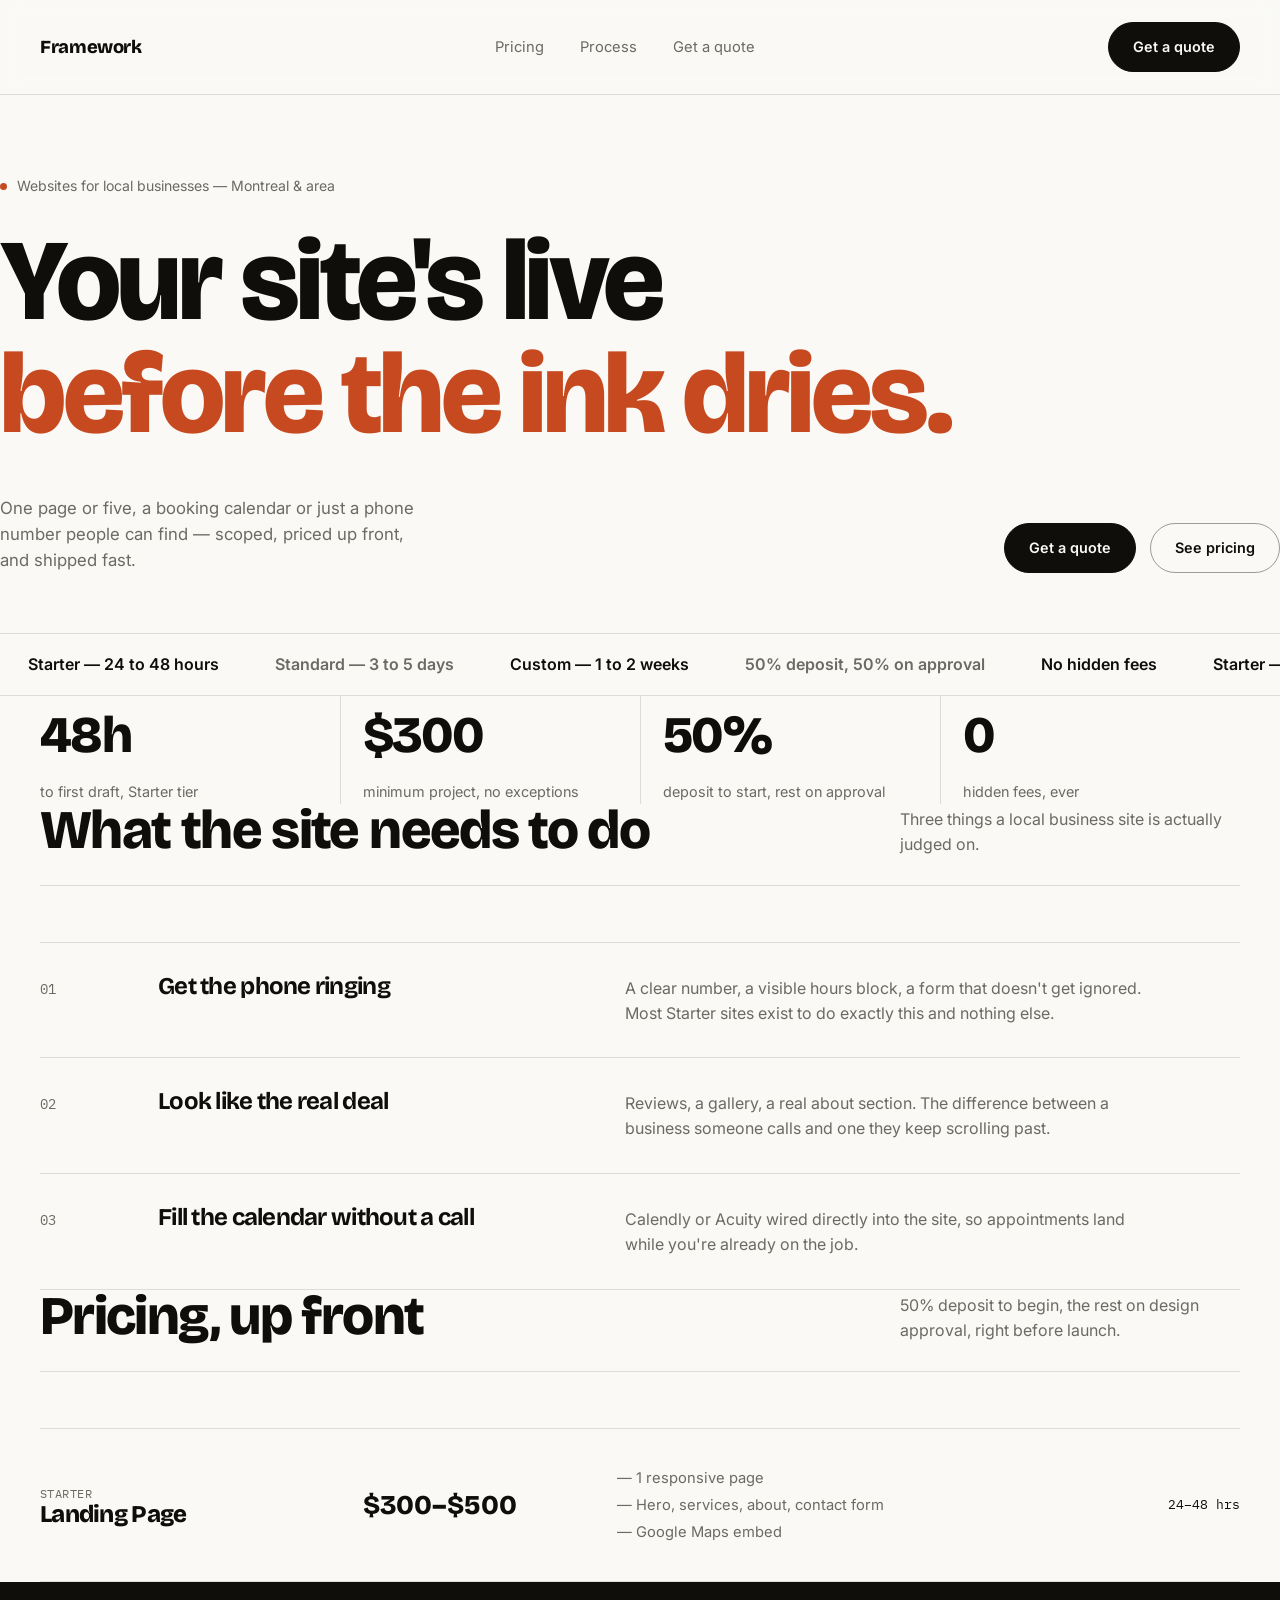
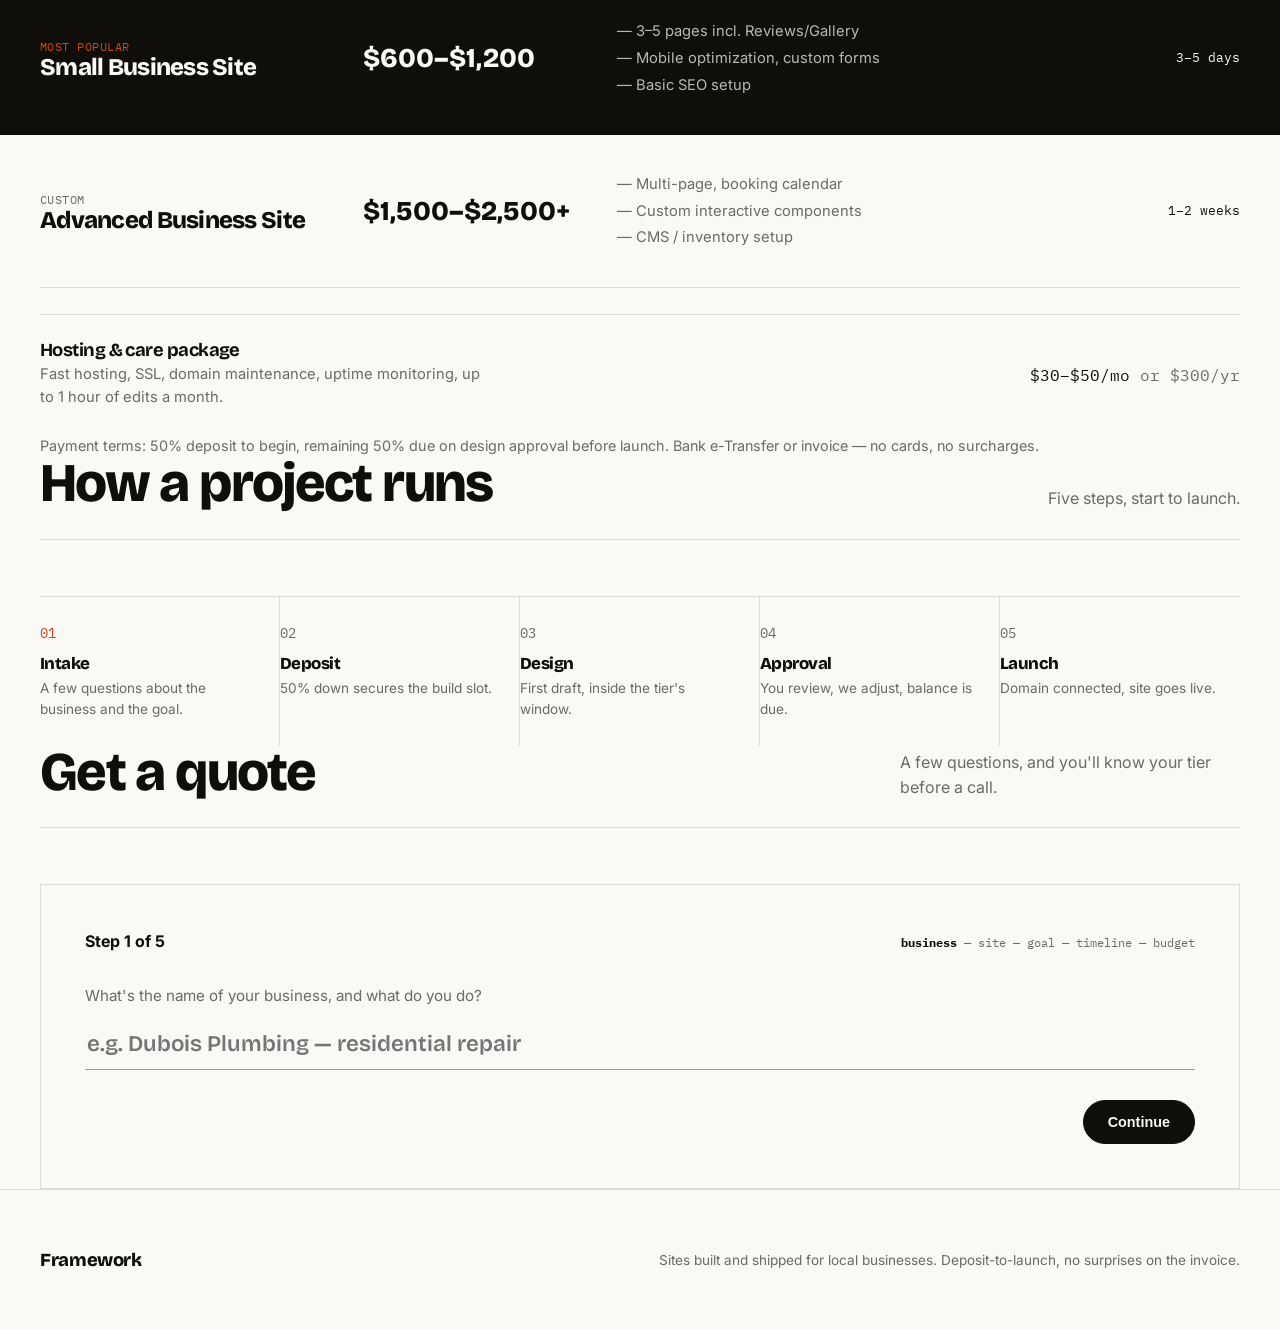
==== index.html @ 42f6dcee "first commit" ====
<!DOCTYPE html>
<html lang="en">
<head>
<meta charset="UTF-8">
<meta name="viewport" content="width=device-width, initial-scale=1, viewport-fit=cover">
<title>Framework — websites for local businesses</title>
<link rel="preconnect" href="https://fonts.googleapis.com">
<link rel="preconnect" href="https://fonts.gstatic.com" crossorigin>
<link href="https://fonts.googleapis.com/css2?family=Bricolage+Grotesque:opsz,wght@12..96,500..800&family=Inter:wght@400;500;600&family=IBM+Plex+Mono:wght@500&display=swap" rel="stylesheet">
<link rel="stylesheet" href="styles.css">
</head>
<body>

<header>
  <nav>
    <div class="brand">Framework</div>
    <div class="links">
      <a href="#pricing">Pricing</a>
      <a href="#process">Process</a>
      <a href="#quote">Get a quote</a>
    </div>
    <a href="#quote" class="btn">Get a quote</a>
  </nav>
</header>

<section class="hero wrap">
  <div class="kicker"><span class="pip"></span>Websites for local businesses — Montreal &amp; area</div>
  <h1>
    <span class="line"><span>Your site's live</span></span>
    <span class="line"><span>before the ink dries.</span></span>
  </h1>
  <div class="hero-foot">
    <p>One page or five, a booking calendar or just a phone number people can find — scoped, priced up front, and shipped fast.</p>
    <div class="cta-row">
      <a href="#quote" class="btn">Get a quote</a>
      <a href="#pricing" class="btn btn-ghost">See pricing</a>
    </div>
  </div>
</section>

<div class="marquee">
  <div class="marquee-track">
    <span class="hi">Starter — 24 to 48 hours</span><span>Standard — 3 to 5 days</span><span class="hi">Custom — 1 to 2 weeks</span><span>50% deposit, 50% on approval</span><span class="hi">No hidden fees</span>
    <span class="hi">Starter — 24 to 48 hours</span><span>Standard — 3 to 5 days</span><span class="hi">Custom — 1 to 2 weeks</span><span>50% deposit, 50% on approval</span><span class="hi">No hidden fees</span>
  </div>
</div>

<section class="wrap">
  <div class="stats-grid">
    <div class="stat"><div class="num">48h</div><div class="label">to first draft, Starter tier</div></div>
    <div class="stat"><div class="num">$300</div><div class="label">minimum project, no exceptions</div></div>
    <div class="stat"><div class="num">50%</div><div class="label">deposit to start, rest on approval</div></div>
    <div class="stat"><div class="num">0</div><div class="label">hidden fees, ever</div></div>
  </div>
</section>

<section class="wrap" id="services">
  <div class="sec-head">
    <h2>What the site needs to do</h2>
    <p>Three things a local business site is actually judged on.</p>
  </div>
  <div class="outcome-row">
    <div class="idx">01</div><h3>Get the phone ringing</h3><p>A clear number, a visible hours block, a form that doesn't get ignored. Most Starter sites exist to do exactly this and nothing else.</p>
  </div>
  <div class="outcome-row">
    <div class="idx">02</div><h3>Look like the real deal</h3><p>Reviews, a gallery, a real about section. The difference between a business someone calls and one they keep scrolling past.</p>
  </div>
  <div class="outcome-row">
    <div class="idx">03</div><h3>Fill the calendar without a call</h3><p>Calendly or Acuity wired directly into the site, so appointments land while you're already on the job.</p>
  </div>
</section>

<section class="wrap" id="pricing">
  <div class="sec-head">
    <h2>Pricing, up front</h2>
    <p>50% deposit to begin, the rest on design approval, right before launch.</p>
  </div>

  <div class="price-list">
    <div class="price-row">
      <div><div class="tag">Starter</div><h3>Landing Page</h3></div>
      <div class="amt">$300–$500</div>
      <ul><li>1 responsive page</li><li>Hero, services, about, contact form</li><li>Google Maps embed</li></ul>
      <div class="deliv">24–48 hrs</div>
    </div>
    <div class="price-row popular">
      <div><div class="tag">Most popular</div><h3>Small Business Site</h3></div>
      <div class="amt">$600–$1,200</div>
      <ul><li>3–5 pages incl. Reviews/Gallery</li><li>Mobile optimization, custom forms</li><li>Basic SEO setup</li></ul>
      <div class="deliv">3–5 days</div>
    </div>
    <div class="price-row">
      <div><div class="tag">Custom</div><h3>Advanced Business Site</h3></div>
      <div class="amt">$1,500–$2,500+</div>
      <ul><li>Multi-page, booking calendar</li><li>Custom interactive components</li><li>CMS / inventory setup</li></ul>
      <div class="deliv">1–2 weeks</div>
    </div>
  </div>

  <div class="care">
    <div><h4>Hosting &amp; care package</h4><p>Fast hosting, SSL, domain maintenance, uptime monitoring, up to 1 hour of edits a month.</p></div>
    <div class="amt">$30–$50/mo <span style="color:var(--ink-soft); font-weight:400;">or $300/yr</span></div>
  </div>

  <p class="fee-note">Payment terms: 50% deposit to begin, remaining 50% due on design approval before launch. Bank e-Transfer or invoice — no cards, no surcharges.</p>
</section>

<section class="wrap" id="process">
  <div class="sec-head">
    <h2>How a project runs</h2>
    <p>Five steps, start to launch.</p>
  </div>
  <div class="steps">
    <div class="step active"><div class="num">01</div><h4>Intake</h4><p>A few questions about the business and the goal.</p></div>
    <div class="step"><div class="num">02</div><h4>Deposit</h4><p>50% down secures the build slot.</p></div>
    <div class="step"><div class="num">03</div><h4>Design</h4><p>First draft, inside the tier's window.</p></div>
    <div class="step"><div class="num">04</div><h4>Approval</h4><p>You review, we adjust, balance is due.</p></div>
    <div class="step"><div class="num">05</div><h4>Launch</h4><p>Domain connected, site goes live.</p></div>
  </div>
</section>

<section class="wrap" id="quote">
  <div class="sec-head">
    <h2>Get a quote</h2>
    <p>A few questions, and you'll know your tier before a call.</p>
  </div>

  <div class="intake">
    <div class="intake-top">
      <strong id="stepTitle">Step 1 of 5</strong>
      <span class="progress-track" id="stepTrack">business — site — goal — timeline — budget</span>
    </div>

    <form id="quoteForm" action="https://formsubmit.co/antoineskots@hotmail.com" method="POST">
      <input type="hidden" name="_subject" value="New quote request — Framework site">
      <input type="hidden" name="_template" value="table">
      <input type="hidden" name="_captcha" value="false">
      <input type="hidden" name="_next" id="nextUrl" value="">
      <input type="text" name="_honey" style="display:none" tabindex="-1" autocomplete="off">

      <div class="step-panel active" data-step="1">
        <div class="field"><label for="bizName">What's the name of your business, and what do you do?</label>
        <input id="bizName" name="Business" type="text" placeholder="e.g. Dubois Plumbing — residential repair"></div>
      </div>

      <div class="step-panel" data-step="2">
        <div class="field"><label for="siteUrl">Do you have an existing site, or starting fresh?</label>
        <input id="siteUrl" name="Current site" type="text" placeholder="Paste your URL, or type 'starting fresh'"></div>
      </div>

      <div class="step-panel" data-step="3">
        <div class="field"><label>What's the main goal?</label>
          <div class="opts">
            <div class="opt" data-group="goal">More phone calls</div>
            <div class="opt" data-group="goal">Look more professional</div>
            <div class="opt" data-group="goal">Book online</div>
            <div class="opt" data-group="goal">Rank on Google</div>
          </div>
          <input type="hidden" name="Goal" id="goalField">
        </div>
      </div>

      <div class="step-panel" data-step="4">
        <div class="field"><label>How soon do you need it live?</label>
          <div class="opts">
            <div class="opt" data-group="timeline">ASAP — 2 weeks</div>
            <div class="opt" data-group="timeline">Within a month</div>
            <div class="opt" data-group="timeline">Just researching</div>
          </div>
          <input type="hidden" name="Timeline" id="timelineField">
        </div>
      </div>

      <div class="step-panel" data-step="5">
        <div class="field"><label>Which budget range fits?</label>
          <div class="opts">
            <div class="opt" data-group="budget"><strong>$300–$500</strong><span>Starter</span></div>
            <div class="opt" data-group="budget"><strong>$600–$1,200</strong><span>Standard</span></div>
            <div class="opt" data-group="budget"><strong>$1,500+</strong><span>Custom</span></div>
            <div class="opt" data-group="budget"><strong>Under $300</strong><span>Not sure</span></div>
          </div>
          <input type="hidden" name="Budget" id="budgetField">
          <div class="low-budget-note" id="lowBudgetNote">Custom builds start at $300 minimum — that covers a proper responsive one-pager with a working lead form. Happy to keep your info on file for later, no pressure.</div>
        </div>
      </div>

      <div class="step-panel" data-step="done">
        <div class="confirm">
          <div class="check">✓</div>
          <h3 style="margin-bottom:10px;">You're qualified for a build slot.</h3>
          <p style="color:var(--ink-soft); max-width:44ch; margin:0 auto 22px;">Your answers are on their way to us. Next: a 15-minute discovery call, or request a direct invoice to lock the slot now.</p>
          <div class="cta-row" style="justify-content:center;">
            <a href="#" class="btn">Book a 15-min call</a>
            <a href="#" class="btn btn-ghost">Request an invoice</a>
          </div>
        </div>
      </div>

      <div class="intake-nav">
        <button class="btn btn-ghost" type="button" id="backBtn" style="visibility:hidden;">Back</button>
        <button class="btn" type="button" id="nextBtn">Continue</button>
      </div>
    </form>
  </div>
</section>

<footer>
  <div class="wrap foot-row">
    <div class="brand">Framework</div>
    <p>Sites built and shipped for local businesses. Deposit-to-launch, no surprises on the invoice.</p>
  </div>
</footer>


<script src="script.js"></script>
</body>
</html>
---- styles.css ----
:root{
    --bg:#FAF9F6; --ink:#0F0E0B; --ink-soft:#6B6A63;
    --line: rgba(15,14,11,0.12); --line-strong: rgba(15,14,11,0.4);
    --accent:#C6491F;
    box-sizing:border-box;
    padding-top: env(safe-area-inset-top, 0px);
    padding-bottom: env(safe-area-inset-bottom, 0px);
  }
  *{box-sizing:inherit; margin:0; padding:0;}
  html{scroll-behavior:smooth; scroll-padding-top: env(safe-area-inset-top,0px);}
  body{
    background:var(--bg); color:var(--ink);
    font-family:'Inter',system-ui,sans-serif; font-size:16px; line-height:1.55;
    -webkit-font-smoothing:antialiased;
  }
  @media (prefers-color-scheme: dark){
    :root:not([data-theme="light"]){ --bg:#FAF9F6; --ink:#0F0E0B; }
  }
  .mono{font-family:'IBM Plex Mono',monospace;}
  a{color:inherit; text-decoration:none;}
  .wrap{max-width:1280px; margin:0 auto; padding:0 40px;}
  @media(max-width:720px){ .wrap{padding:0 22px;} }
  section{padding:120px 0;}
  @media(max-width:720px){ section{padding:72px 0;} }

  h1,h2,h3,h4{ font-family:'Bricolage Grotesque', sans-serif; font-weight:800; letter-spacing:-0.03em; line-height:0.98; }

  header{
    position:sticky; top:0; z-index:50;
    background:rgba(250,249,246,0.85); backdrop-filter:blur(10px);
    border-bottom:1px solid var(--line);
    padding-top:env(safe-area-inset-top,0px);
  }
  nav{display:flex; align-items:center; justify-content:space-between; padding:22px 40px; max-width:1280px; margin:0 auto;}
  @media(max-width:720px){ nav{padding:18px 22px;} }
  .brand{font-family:'Bricolage Grotesque',sans-serif; font-weight:800; font-size:1.15rem; letter-spacing:-0.02em;}
  nav .links{display:flex; gap:36px; font-size:0.92rem; color:var(--ink-soft);}
  nav .links a{ position:relative; }
  nav .links a::after{ content:""; position:absolute; left:0; right:0; bottom:-4px; height:1px; background:var(--ink); transform:scaleX(0); transform-origin:left; transition:transform .25s ease; }
  nav .links a:hover{ color:var(--ink); }
  nav .links a:hover::after{ transform:scaleX(1); }
  @media(max-width:800px){ nav .links{display:none;} }
  .btn{
    display:inline-flex; align-items:center; gap:10px;
    background:var(--ink); color:var(--bg); font-weight:600; font-size:0.9rem;
    padding:13px 24px; border:1px solid var(--ink); border-radius:100px;
    cursor:pointer; transition: background .15s, color .15s;
  }
  .btn:hover{ background:transparent; color:var(--ink); }
  .btn-ghost{ background:transparent; color:var(--ink); border:1px solid var(--line-strong); }
  .btn-ghost:hover{ background:var(--ink); color:var(--bg); }

  /* HERO — huge editorial type, single reveal */
  .hero{ padding:80px 0 60px; }
  .hero .kicker{ font-size:0.88rem; color:var(--ink-soft); margin-bottom:28px; display:flex; align-items:center; gap:10px; }
  .hero .kicker .pip{ width:7px; height:7px; border-radius:50%; background:var(--accent); }
  .hero h1{
    font-size:clamp(3rem, 9vw, 8.2rem);
    overflow:hidden;
  }
  .hero h1 .line{ display:block; overflow:hidden; }
  .hero h1 .line span{ display:block; transform:translateY(105%); animation: lineup .85s cubic-bezier(.16,1,.3,1) forwards; }
  .hero h1 .line:nth-child(2) span{ animation-delay:.08s; color:var(--accent); }
  @keyframes lineup{ to{ transform:translateY(0); } }
  .hero-foot{ display:flex; justify-content:space-between; align-items:flex-end; margin-top:44px; gap:24px; flex-wrap:wrap; }
  .hero-foot p{ max-width:38ch; color:var(--ink-soft); font-size:1.05rem; }
  .hero-foot .cta-row{ display:flex; gap:14px; }

  /* MARQUEE */
  .marquee{ border-top:1px solid var(--line); border-bottom:1px solid var(--line); overflow:hidden; padding:18px 0; }
  .marquee-track{ display:flex; white-space:nowrap; animation: scroll-left 26s linear infinite; width:max-content; }
  .marquee-track span{ font-size:1rem; font-weight:600; padding:0 28px; color:var(--ink-soft); }
  .marquee-track span.hi{ color:var(--ink); }
  @keyframes scroll-left{ from{transform:translateX(0);} to{transform:translateX(-50%);} }
  @media (prefers-reduced-motion: reduce){ .marquee-track{ animation:none; } }

  /* STATS */
  .stats-grid{ display:grid; grid-template-columns:repeat(4,1fr); }
  @media(max-width:800px){ .stats-grid{ grid-template-columns:1fr 1fr; row-gap:36px; } }
  .stat{ border-left:1px solid var(--line); padding-left:22px; }
  .stat:first-child{ border-left:none; padding-left:0; }
  @media(max-width:800px){ .stat:nth-child(3){ border-left:none; padding-left:0; } }
  .stat .num{ font-family:'Bricolage Grotesque',sans-serif; font-size:clamp(2.2rem,4vw,3.4rem); font-weight:800; letter-spacing:-0.03em; }
  .stat .label{ color:var(--ink-soft); font-size:0.9rem; margin-top:6px; }

  /* SECTION HEAD */
  .sec-head{ display:flex; justify-content:space-between; align-items:flex-end; gap:24px; margin-bottom:56px; border-bottom:1px solid var(--line); padding-bottom:28px; flex-wrap:wrap; }
  .sec-head h2{ font-size:clamp(2.2rem,4.5vw,3.4rem); }
  .sec-head p{ max-width:34ch; color:var(--ink-soft); }

  /* SERVICES — editorial rows, not cards */
  .outcome-row{ display:grid; grid-template-columns: 90px 1fr 1.4fr; gap:28px; padding:32px 0; border-top:1px solid var(--line); align-items:baseline; }
  .outcome-row:last-child{ border-bottom:1px solid var(--line); }
  @media(max-width:760px){ .outcome-row{ grid-template-columns:1fr; gap:10px; padding:26px 0; } }
  .outcome-row .idx{ font-family:'IBM Plex Mono'; color:var(--ink-soft); font-size:0.9rem; }
  .outcome-row h3{ font-size:1.5rem; font-weight:700; }
  .outcome-row p{ color:var(--ink-soft); max-width:52ch; }

  /* PRICING — editorial table feel, not identical cards */
  .price-list{ border-top:1px solid var(--line); }
  .price-row{ display:grid; grid-template-columns: 1.3fr 1fr 1.8fr 0.8fr; gap:24px; padding:36px 0; border-bottom:1px solid var(--line); align-items:center; }
  @media(max-width:900px){ .price-row{ grid-template-columns:1fr; gap:10px; padding:30px 0; } }
  .price-row.popular{ background:var(--ink); color:var(--bg); margin:0 -40px; padding:36px 40px; border-bottom:none; }
  @media(max-width:720px){ .price-row.popular{ margin:0 -22px; padding:30px 22px; } }
  .price-row .tag{ font-family:'IBM Plex Mono'; font-size:0.78rem; text-transform:uppercase; letter-spacing:0.04em; color:var(--ink-soft); }
  .price-row.popular .tag{ color:var(--accent); }
  .price-row h3{ font-size:1.5rem; }
  .price-row .amt{ font-family:'Bricolage Grotesque',sans-serif; font-size:1.7rem; font-weight:800; }
  .price-row ul{ list-style:none; font-size:0.92rem; color:var(--ink-soft); }
  .price-row.popular ul{ color:rgba(250,249,246,0.72); }
  .price-row li{ padding:2px 0; }
  .price-row li::before{ content:"— "; }
  .price-row .deliv{ font-family:'IBM Plex Mono'; font-size:0.82rem; text-align:right; }
  @media(max-width:900px){ .price-row .deliv{ text-align:left; } }

  .care{ margin-top:26px; display:flex; justify-content:space-between; align-items:center; gap:20px; flex-wrap:wrap; padding-top:26px; border-top:1px solid var(--line); }
  .care h4{ font-size:1.15rem; font-weight:700; }
  .care p{ color:var(--ink-soft); font-size:0.92rem; max-width:50ch; margin-top:4px; }
  .care .amt{ font-family:'IBM Plex Mono'; font-size:1rem; white-space:nowrap; }

  .fee-note{ margin-top:26px; font-size:0.9rem; color:var(--ink-soft); }

  /* PROCESS */
  .steps{ display:grid; grid-template-columns:repeat(5,1fr); border-top:1px solid var(--line); }
  @media(max-width:820px){ .steps{ grid-template-columns:1fr; } }
  .step{ padding:26px 22px 26px 0; border-right:1px solid var(--line); }
  .step:last-child{ border-right:none; }
  @media(max-width:820px){ .step{ border-right:none; border-bottom:1px solid var(--line); padding:22px 0; } }
  .step .num{ font-family:'IBM Plex Mono'; color:var(--ink-soft); font-size:0.85rem; }
  .step.active .num{ color:var(--accent); }
  .step h4{ font-size:1.05rem; margin:12px 0 6px; }
  .step p{ font-size:0.85rem; color:var(--ink-soft); }

  /* INTAKE */
  .intake{ border:1px solid var(--line); padding:44px; }
  @media(max-width:720px){ .intake{ padding:26px; } }
  .intake-top{ display:flex; justify-content:space-between; align-items:baseline; margin-bottom:30px; flex-wrap:wrap; gap:10px; }
  .progress-track{ font-family:'IBM Plex Mono'; font-size:0.78rem; color:var(--ink-soft); }
  .field{ margin-bottom:22px; }
  .field label{ display:block; font-size:0.95rem; color:var(--ink-soft); margin-bottom:10px; }
  .field input{
    width:100%; background:transparent; border:none; border-bottom:1px solid var(--line-strong); color:var(--ink);
    padding:12px 2px; font-family:'Bricolage Grotesque',sans-serif; font-size:1.4rem; font-weight:600;
  }
  .field input:focus, .opt:focus-visible, .btn:focus-visible{ outline:2px solid var(--accent); outline-offset:3px; }
  .opts{ display:grid; grid-template-columns:repeat(3,1fr); gap:12px; }
  @media(max-width:640px){ .opts{ grid-template-columns:1fr; } }
  .opt{ border:1px solid var(--line-strong); padding:16px; text-align:left; cursor:pointer; color:var(--ink); background:transparent; }
  .opt strong{ display:block; font-family:'IBM Plex Mono'; font-size:0.88rem; margin-bottom:4px; }
  .opt span{ font-size:0.82rem; color:var(--ink-soft); }
  .opt.selected{ border-color:var(--ink); background:var(--ink); color:var(--bg); }
  .opt.selected span{ color:rgba(250,249,246,0.7); }
  .intake-nav{ display:flex; justify-content:space-between; margin-top:30px; }
  .low-budget-note{ background:transparent; border-left:2px solid var(--accent); padding:14px 18px; font-size:0.9rem; color:var(--ink-soft); margin-top:16px; display:none; }
  .step-panel{ display:none; }
  .step-panel.active{ display:block; }
  .confirm{ text-align:center; padding:20px 0; }
  .confirm .check{ font-size:2.2rem; color:var(--accent); margin-bottom:14px; }

  footer{ border-top:1px solid var(--line); padding:56px 0; }
  .foot-row{ display:flex; justify-content:space-between; align-items:center; flex-wrap:wrap; gap:14px; }
  footer p{ color:var(--ink-soft); font-size:0.85rem; }
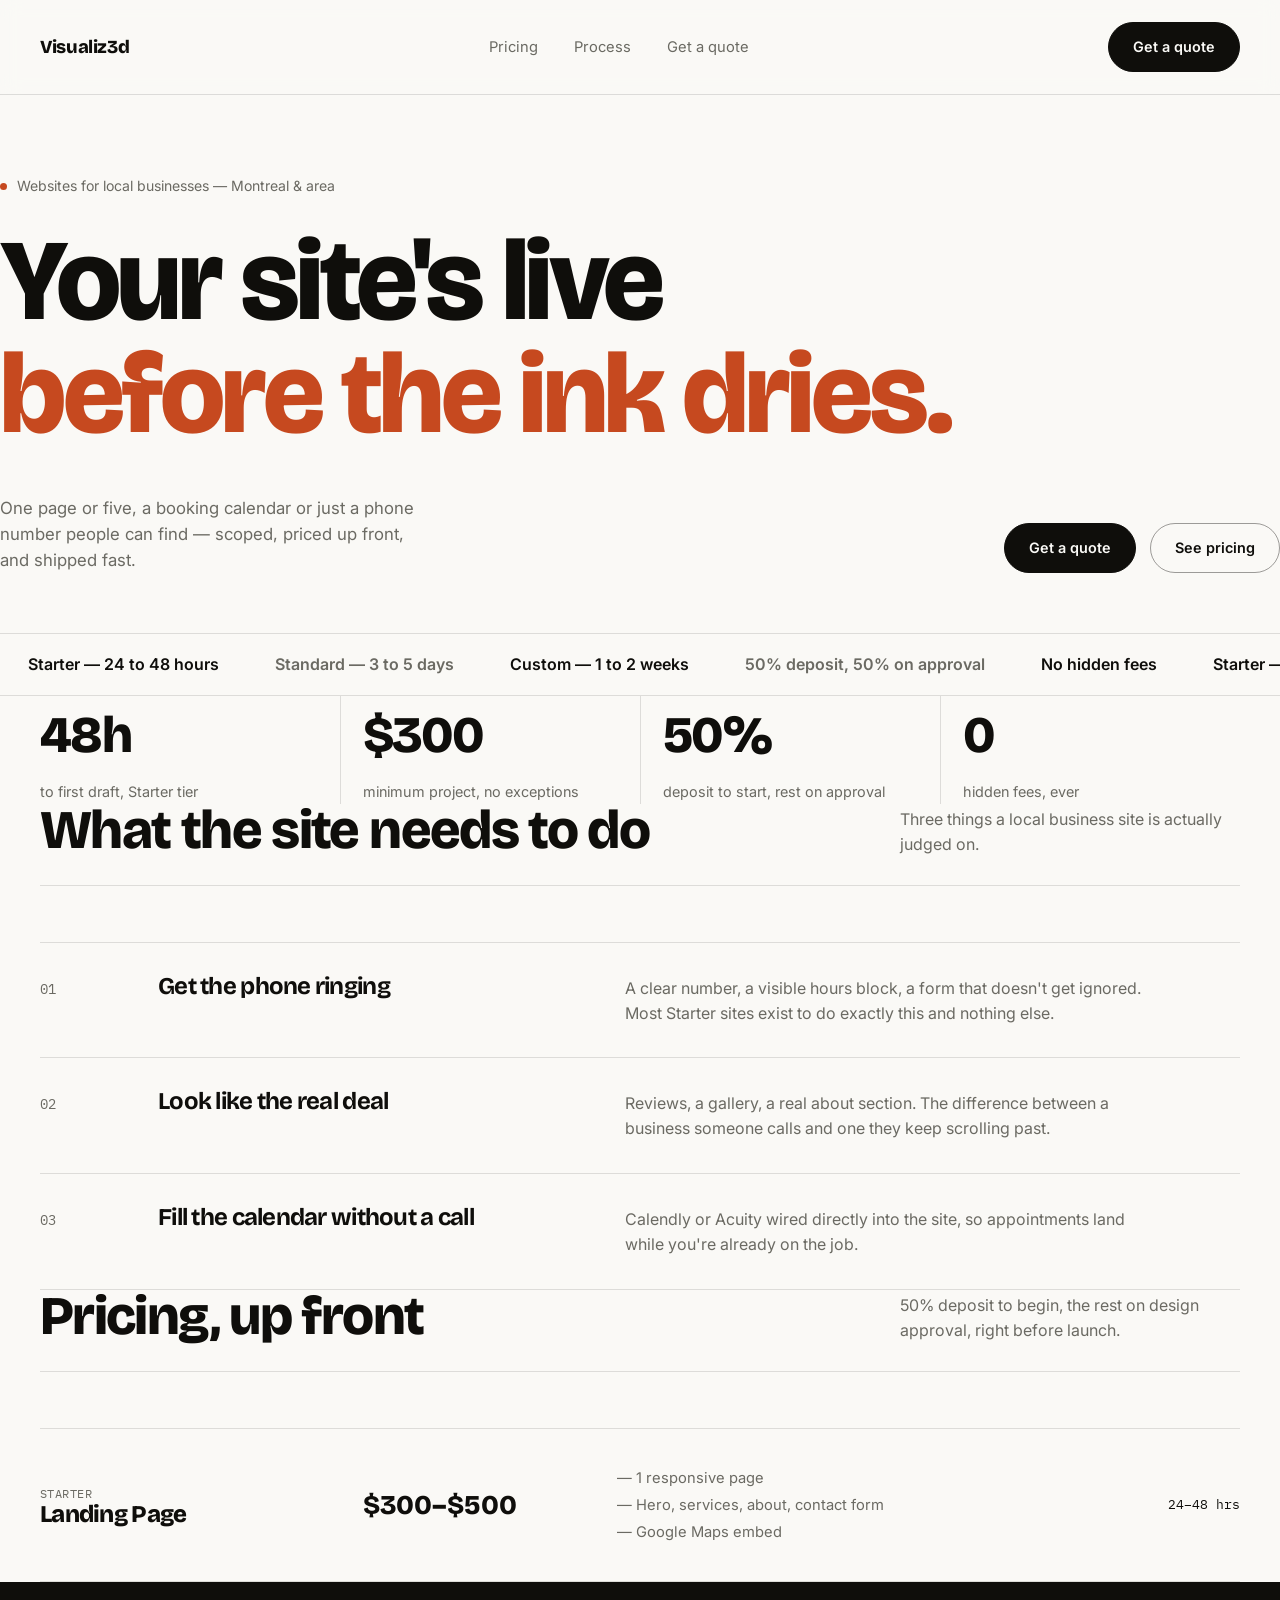
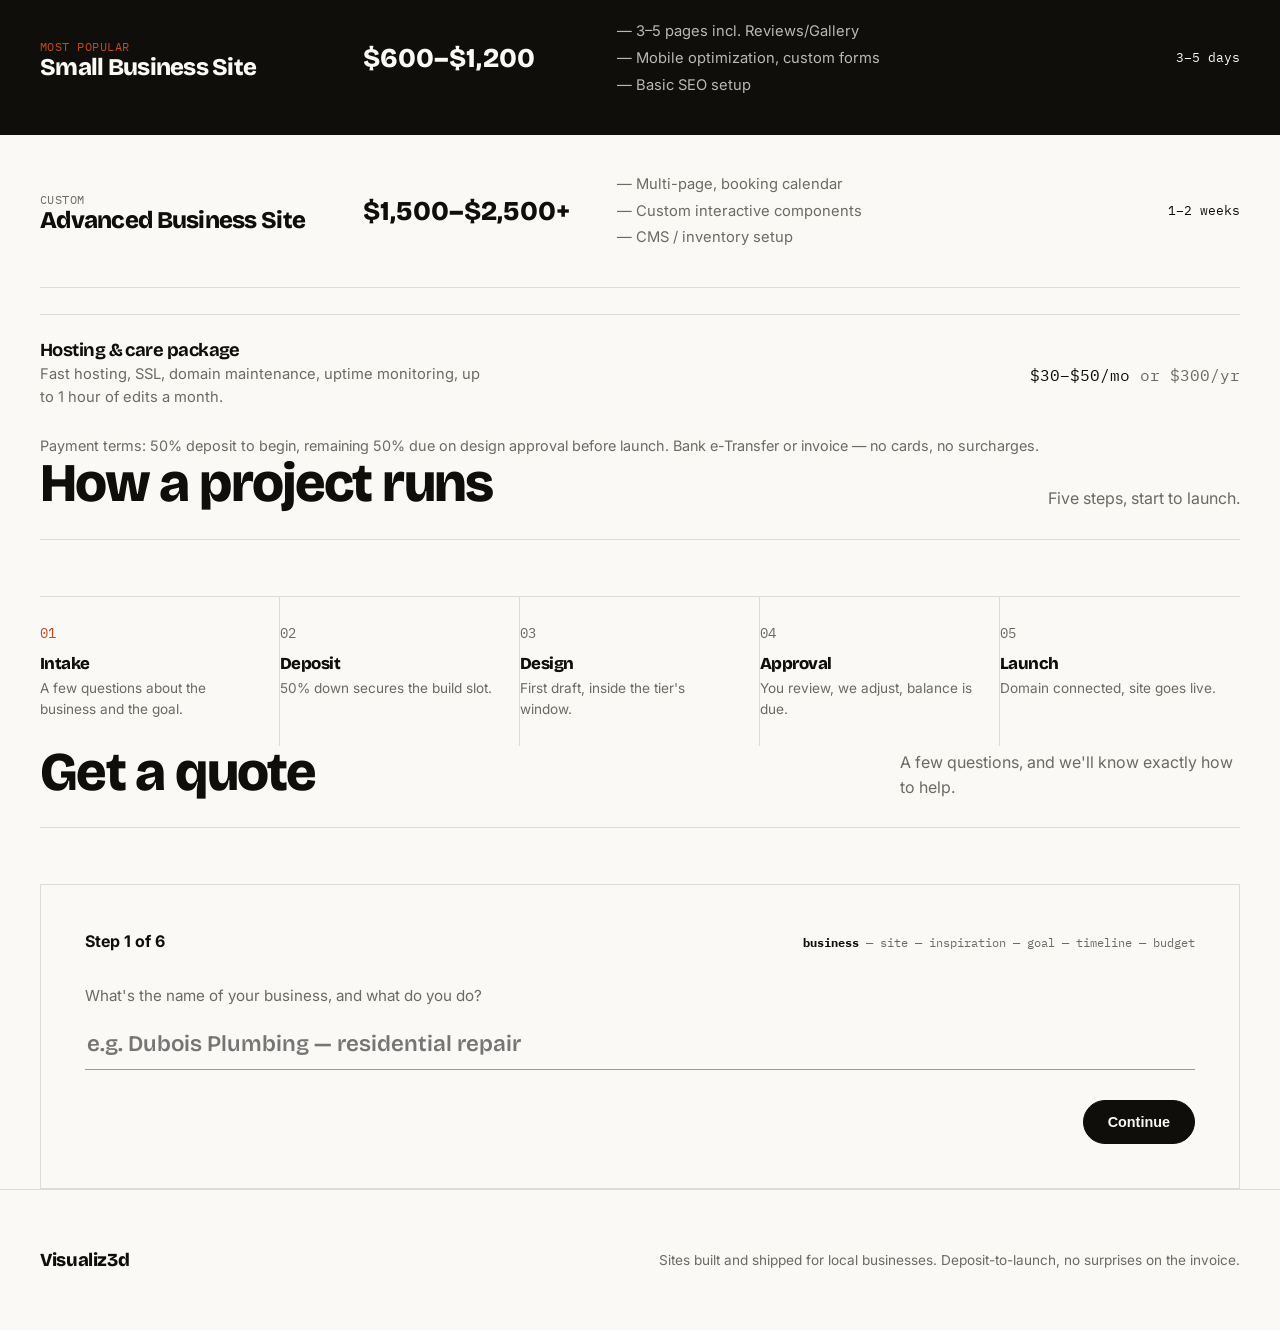
==== commit af9d9ea7: "2026-09-30-7-15" ====
--- a/index.html
+++ b/index.html
@@ -3,7 +3,7 @@
 <head>
 <meta charset="UTF-8">
 <meta name="viewport" content="width=device-width, initial-scale=1, viewport-fit=cover">
-<title>Framework — websites for local businesses</title>
+<title>Visualiz3d — websites for local businesses</title>
 <link rel="preconnect" href="https://fonts.googleapis.com">
 <link rel="preconnect" href="https://fonts.gstatic.com" crossorigin>
 <link href="https://fonts.googleapis.com/css2?family=Bricolage+Grotesque:opsz,wght@12..96,500..800&family=Inter:wght@400;500;600&family=IBM+Plex+Mono:wght@500&display=swap" rel="stylesheet">
@@ -13,7 +13,7 @@
 
 <header>
   <nav>
-    <div class="brand">Framework</div>
+    <div class="brand">Visualiz3d</div>
     <div class="links">
       <a href="#pricing">Pricing</a>
       <a href="#process">Process</a>
@@ -122,21 +122,21 @@
 <section class="wrap" id="quote">
   <div class="sec-head">
     <h2>Get a quote</h2>
-    <p>A few questions, and you'll know your tier before a call.</p>
+    <p>A few questions, and we'll know exactly how to help.</p>
   </div>
 
   <div class="intake">
     <div class="intake-top">
-      <strong id="stepTitle">Step 1 of 5</strong>
-      <span class="progress-track" id="stepTrack">business — site — goal — timeline — budget</span>
-    </div>
-
-    <form id="quoteForm" action="https://formsubmit.co/antoineskots@hotmail.com" method="POST">
-      <input type="hidden" name="_subject" value="New quote request — Framework site">
-      <input type="hidden" name="_template" value="table">
-      <input type="hidden" name="_captcha" value="false">
-      <input type="hidden" name="_next" id="nextUrl" value="">
-      <input type="text" name="_honey" style="display:none" tabindex="-1" autocomplete="off">
+      <strong id="stepTitle">Step 1 of 6</strong>
+      <span class="progress-track" id="stepTrack">business — site — inspiration — goal — timeline — budget</span>
+    </div>
+
+    <form id="quoteForm" action="https://api.web3forms.com/submit" method="POST">
+      <input type="hidden" name="access_key" value="3ec05df0-7701-40bd-8a45-75ef6e27fb7f">
+      <input type="hidden" name="subject" value="New quote request — Visualiz3d site">
+      <input type="checkbox" name="botcheck" style="display:none" tabindex="-1" autocomplete="off">
+
+      <div id="formError" class="low-budget-note" style="display:none;"></div>
 
       <div class="step-panel active" data-step="1">
         <div class="field"><label for="bizName">What's the name of your business, and what do you do?</label>
@@ -149,6 +149,11 @@
       </div>
 
       <div class="step-panel" data-step="3">
+        <div class="field"><label for="inspoSite">Any website whose look you like? (optional)</label>
+        <input id="inspoSite" name="Inspiration site" type="text" placeholder="Paste a link, or leave blank"></div>
+      </div>
+
+      <div class="step-panel" data-step="4">
         <div class="field"><label>What's the main goal?</label>
           <div class="opts">
             <div class="opt" data-group="goal">More phone calls</div>
@@ -160,7 +165,7 @@
         </div>
       </div>
 
-      <div class="step-panel" data-step="4">
+      <div class="step-panel" data-step="5">
         <div class="field"><label>How soon do you need it live?</label>
           <div class="opts">
             <div class="opt" data-group="timeline">ASAP — 2 weeks</div>
@@ -171,7 +176,7 @@
         </div>
       </div>
 
-      <div class="step-panel" data-step="5">
+      <div class="step-panel" data-step="6">
         <div class="field"><label>Which budget range fits?</label>
           <div class="opts">
             <div class="opt" data-group="budget"><strong>$300–$500</strong><span>Starter</span></div>
@@ -188,11 +193,7 @@
         <div class="confirm">
           <div class="check">✓</div>
           <h3 style="margin-bottom:10px;">You're qualified for a build slot.</h3>
-          <p style="color:var(--ink-soft); max-width:44ch; margin:0 auto 22px;">Your answers are on their way to us. Next: a 15-minute discovery call, or request a direct invoice to lock the slot now.</p>
-          <div class="cta-row" style="justify-content:center;">
-            <a href="#" class="btn">Book a 15-min call</a>
-            <a href="#" class="btn btn-ghost">Request an invoice</a>
-          </div>
+          <p style="color:var(--ink-soft); max-width:44ch; margin:0 auto 22px;">Thanks — your answers are on their way to us. We'll reach out to you shortly.</p>
         </div>
       </div>
 
@@ -206,7 +207,7 @@
 
 <footer>
   <div class="wrap foot-row">
-    <div class="brand">Framework</div>
+    <div class="brand">Visualiz3d</div>
     <p>Sites built and shipped for local businesses. Deposit-to-launch, no surprises on the invoice.</p>
   </div>
 </footer>
--- a/styles.css
+++ b/styles.css
@@ -1,162 +1,162 @@
 :root{
-    --bg:#FAF9F6; --ink:#0F0E0B; --ink-soft:#6B6A63;
-    --line: rgba(15,14,11,0.12); --line-strong: rgba(15,14,11,0.4);
-    --accent:#C6491F;
-    box-sizing:border-box;
-    padding-top: env(safe-area-inset-top, 0px);
-    padding-bottom: env(safe-area-inset-bottom, 0px);
-  }
-  *{box-sizing:inherit; margin:0; padding:0;}
-  html{scroll-behavior:smooth; scroll-padding-top: env(safe-area-inset-top,0px);}
-  body{
-    background:var(--bg); color:var(--ink);
-    font-family:'Inter',system-ui,sans-serif; font-size:16px; line-height:1.55;
-    -webkit-font-smoothing:antialiased;
-  }
-  @media (prefers-color-scheme: dark){
-    :root:not([data-theme="light"]){ --bg:#FAF9F6; --ink:#0F0E0B; }
-  }
-  .mono{font-family:'IBM Plex Mono',monospace;}
-  a{color:inherit; text-decoration:none;}
-  .wrap{max-width:1280px; margin:0 auto; padding:0 40px;}
-  @media(max-width:720px){ .wrap{padding:0 22px;} }
-  section{padding:120px 0;}
-  @media(max-width:720px){ section{padding:72px 0;} }
+  --bg:#FAF9F6; --ink:#0F0E0B; --ink-soft:#6B6A63;
+  --line: rgba(15,14,11,0.12); --line-strong: rgba(15,14,11,0.4);
+  --accent:#C6491F;
+  box-sizing:border-box;
+  padding-top: env(safe-area-inset-top, 0px);
+  padding-bottom: env(safe-area-inset-bottom, 0px);
+}
+*{box-sizing:inherit; margin:0; padding:0;}
+html{scroll-behavior:smooth; scroll-padding-top: env(safe-area-inset-top,0px);}
+body{
+  background:var(--bg); color:var(--ink);
+  font-family:'Inter',system-ui,sans-serif; font-size:16px; line-height:1.55;
+  -webkit-font-smoothing:antialiased;
+}
+@media (prefers-color-scheme: dark){
+  :root:not([data-theme="light"]){ --bg:#FAF9F6; --ink:#0F0E0B; }
+}
+.mono{font-family:'IBM Plex Mono',monospace;}
+a{color:inherit; text-decoration:none;}
+.wrap{max-width:1280px; margin:0 auto; padding:0 40px;}
+@media(max-width:720px){ .wrap{padding:0 22px;} }
+section{padding:120px 0;}
+@media(max-width:720px){ section{padding:72px 0;} }
 
-  h1,h2,h3,h4{ font-family:'Bricolage Grotesque', sans-serif; font-weight:800; letter-spacing:-0.03em; line-height:0.98; }
+h1,h2,h3,h4{ font-family:'Bricolage Grotesque', sans-serif; font-weight:800; letter-spacing:-0.03em; line-height:0.98; }
 
-  header{
-    position:sticky; top:0; z-index:50;
-    background:rgba(250,249,246,0.85); backdrop-filter:blur(10px);
-    border-bottom:1px solid var(--line);
-    padding-top:env(safe-area-inset-top,0px);
-  }
-  nav{display:flex; align-items:center; justify-content:space-between; padding:22px 40px; max-width:1280px; margin:0 auto;}
-  @media(max-width:720px){ nav{padding:18px 22px;} }
-  .brand{font-family:'Bricolage Grotesque',sans-serif; font-weight:800; font-size:1.15rem; letter-spacing:-0.02em;}
-  nav .links{display:flex; gap:36px; font-size:0.92rem; color:var(--ink-soft);}
-  nav .links a{ position:relative; }
-  nav .links a::after{ content:""; position:absolute; left:0; right:0; bottom:-4px; height:1px; background:var(--ink); transform:scaleX(0); transform-origin:left; transition:transform .25s ease; }
-  nav .links a:hover{ color:var(--ink); }
-  nav .links a:hover::after{ transform:scaleX(1); }
-  @media(max-width:800px){ nav .links{display:none;} }
-  .btn{
-    display:inline-flex; align-items:center; gap:10px;
-    background:var(--ink); color:var(--bg); font-weight:600; font-size:0.9rem;
-    padding:13px 24px; border:1px solid var(--ink); border-radius:100px;
-    cursor:pointer; transition: background .15s, color .15s;
-  }
-  .btn:hover{ background:transparent; color:var(--ink); }
-  .btn-ghost{ background:transparent; color:var(--ink); border:1px solid var(--line-strong); }
-  .btn-ghost:hover{ background:var(--ink); color:var(--bg); }
+header{
+  position:sticky; top:0; z-index:50;
+  background:rgba(250,249,246,0.85); backdrop-filter:blur(10px);
+  border-bottom:1px solid var(--line);
+  padding-top:env(safe-area-inset-top,0px);
+}
+nav{display:flex; align-items:center; justify-content:space-between; padding:22px 40px; max-width:1280px; margin:0 auto;}
+@media(max-width:720px){ nav{padding:18px 22px;} }
+.brand{font-family:'Bricolage Grotesque',sans-serif; font-weight:800; font-size:1.15rem; letter-spacing:-0.02em;}
+nav .links{display:flex; gap:36px; font-size:0.92rem; color:var(--ink-soft);}
+nav .links a{ position:relative; }
+nav .links a::after{ content:""; position:absolute; left:0; right:0; bottom:-4px; height:1px; background:var(--ink); transform:scaleX(0); transform-origin:left; transition:transform .25s ease; }
+nav .links a:hover{ color:var(--ink); }
+nav .links a:hover::after{ transform:scaleX(1); }
+@media(max-width:800px){ nav .links{display:none;} }
+.btn{
+  display:inline-flex; align-items:center; gap:10px;
+  background:var(--ink); color:var(--bg); font-weight:600; font-size:0.9rem;
+  padding:13px 24px; border:1px solid var(--ink); border-radius:100px;
+  cursor:pointer; transition: background .15s, color .15s;
+}
+.btn:hover{ background:transparent; color:var(--ink); }
+.btn-ghost{ background:transparent; color:var(--ink); border:1px solid var(--line-strong); }
+.btn-ghost:hover{ background:var(--ink); color:var(--bg); }
 
-  /* HERO — huge editorial type, single reveal */
-  .hero{ padding:80px 0 60px; }
-  .hero .kicker{ font-size:0.88rem; color:var(--ink-soft); margin-bottom:28px; display:flex; align-items:center; gap:10px; }
-  .hero .kicker .pip{ width:7px; height:7px; border-radius:50%; background:var(--accent); }
-  .hero h1{
-    font-size:clamp(3rem, 9vw, 8.2rem);
-    overflow:hidden;
-  }
-  .hero h1 .line{ display:block; overflow:hidden; }
-  .hero h1 .line span{ display:block; transform:translateY(105%); animation: lineup .85s cubic-bezier(.16,1,.3,1) forwards; }
-  .hero h1 .line:nth-child(2) span{ animation-delay:.08s; color:var(--accent); }
-  @keyframes lineup{ to{ transform:translateY(0); } }
-  .hero-foot{ display:flex; justify-content:space-between; align-items:flex-end; margin-top:44px; gap:24px; flex-wrap:wrap; }
-  .hero-foot p{ max-width:38ch; color:var(--ink-soft); font-size:1.05rem; }
-  .hero-foot .cta-row{ display:flex; gap:14px; }
+/* HERO — huge editorial type, single reveal */
+.hero{ padding:80px 0 60px; }
+.hero .kicker{ font-size:0.88rem; color:var(--ink-soft); margin-bottom:28px; display:flex; align-items:center; gap:10px; }
+.hero .kicker .pip{ width:7px; height:7px; border-radius:50%; background:var(--accent); }
+.hero h1{
+  font-size:clamp(3rem, 9vw, 8.2rem);
+  overflow:hidden;
+}
+.hero h1 .line{ display:block; overflow:hidden; }
+.hero h1 .line span{ display:block; transform:translateY(105%); animation: lineup .85s cubic-bezier(.16,1,.3,1) forwards; }
+.hero h1 .line:nth-child(2) span{ animation-delay:.08s; color:var(--accent); }
+@keyframes lineup{ to{ transform:translateY(0); } }
+.hero-foot{ display:flex; justify-content:space-between; align-items:flex-end; margin-top:44px; gap:24px; flex-wrap:wrap; }
+.hero-foot p{ max-width:38ch; color:var(--ink-soft); font-size:1.05rem; }
+.hero-foot .cta-row{ display:flex; gap:14px; }
 
-  /* MARQUEE */
-  .marquee{ border-top:1px solid var(--line); border-bottom:1px solid var(--line); overflow:hidden; padding:18px 0; }
-  .marquee-track{ display:flex; white-space:nowrap; animation: scroll-left 26s linear infinite; width:max-content; }
-  .marquee-track span{ font-size:1rem; font-weight:600; padding:0 28px; color:var(--ink-soft); }
-  .marquee-track span.hi{ color:var(--ink); }
-  @keyframes scroll-left{ from{transform:translateX(0);} to{transform:translateX(-50%);} }
-  @media (prefers-reduced-motion: reduce){ .marquee-track{ animation:none; } }
+/* MARQUEE */
+.marquee{ border-top:1px solid var(--line); border-bottom:1px solid var(--line); overflow:hidden; padding:18px 0; }
+.marquee-track{ display:flex; white-space:nowrap; animation: scroll-left 26s linear infinite; width:max-content; }
+.marquee-track span{ font-size:1rem; font-weight:600; padding:0 28px; color:var(--ink-soft); }
+.marquee-track span.hi{ color:var(--ink); }
+@keyframes scroll-left{ from{transform:translateX(0);} to{transform:translateX(-50%);} }
+@media (prefers-reduced-motion: reduce){ .marquee-track{ animation:none; } }
 
-  /* STATS */
-  .stats-grid{ display:grid; grid-template-columns:repeat(4,1fr); }
-  @media(max-width:800px){ .stats-grid{ grid-template-columns:1fr 1fr; row-gap:36px; } }
-  .stat{ border-left:1px solid var(--line); padding-left:22px; }
-  .stat:first-child{ border-left:none; padding-left:0; }
-  @media(max-width:800px){ .stat:nth-child(3){ border-left:none; padding-left:0; } }
-  .stat .num{ font-family:'Bricolage Grotesque',sans-serif; font-size:clamp(2.2rem,4vw,3.4rem); font-weight:800; letter-spacing:-0.03em; }
-  .stat .label{ color:var(--ink-soft); font-size:0.9rem; margin-top:6px; }
+/* STATS */
+.stats-grid{ display:grid; grid-template-columns:repeat(4,1fr); }
+@media(max-width:800px){ .stats-grid{ grid-template-columns:1fr 1fr; row-gap:36px; } }
+.stat{ border-left:1px solid var(--line); padding-left:22px; }
+.stat:first-child{ border-left:none; padding-left:0; }
+@media(max-width:800px){ .stat:nth-child(3){ border-left:none; padding-left:0; } }
+.stat .num{ font-family:'Bricolage Grotesque',sans-serif; font-size:clamp(2.2rem,4vw,3.4rem); font-weight:800; letter-spacing:-0.03em; }
+.stat .label{ color:var(--ink-soft); font-size:0.9rem; margin-top:6px; }
 
-  /* SECTION HEAD */
-  .sec-head{ display:flex; justify-content:space-between; align-items:flex-end; gap:24px; margin-bottom:56px; border-bottom:1px solid var(--line); padding-bottom:28px; flex-wrap:wrap; }
-  .sec-head h2{ font-size:clamp(2.2rem,4.5vw,3.4rem); }
-  .sec-head p{ max-width:34ch; color:var(--ink-soft); }
+/* SECTION HEAD */
+.sec-head{ display:flex; justify-content:space-between; align-items:flex-end; gap:24px; margin-bottom:56px; border-bottom:1px solid var(--line); padding-bottom:28px; flex-wrap:wrap; }
+.sec-head h2{ font-size:clamp(2.2rem,4.5vw,3.4rem); }
+.sec-head p{ max-width:34ch; color:var(--ink-soft); }
 
-  /* SERVICES — editorial rows, not cards */
-  .outcome-row{ display:grid; grid-template-columns: 90px 1fr 1.4fr; gap:28px; padding:32px 0; border-top:1px solid var(--line); align-items:baseline; }
-  .outcome-row:last-child{ border-bottom:1px solid var(--line); }
-  @media(max-width:760px){ .outcome-row{ grid-template-columns:1fr; gap:10px; padding:26px 0; } }
-  .outcome-row .idx{ font-family:'IBM Plex Mono'; color:var(--ink-soft); font-size:0.9rem; }
-  .outcome-row h3{ font-size:1.5rem; font-weight:700; }
-  .outcome-row p{ color:var(--ink-soft); max-width:52ch; }
+/* SERVICES — editorial rows, not cards */
+.outcome-row{ display:grid; grid-template-columns: 90px 1fr 1.4fr; gap:28px; padding:32px 0; border-top:1px solid var(--line); align-items:baseline; }
+.outcome-row:last-child{ border-bottom:1px solid var(--line); }
+@media(max-width:760px){ .outcome-row{ grid-template-columns:1fr; gap:10px; padding:26px 0; } }
+.outcome-row .idx{ font-family:'IBM Plex Mono'; color:var(--ink-soft); font-size:0.9rem; }
+.outcome-row h3{ font-size:1.5rem; font-weight:700; }
+.outcome-row p{ color:var(--ink-soft); max-width:52ch; }
 
-  /* PRICING — editorial table feel, not identical cards */
-  .price-list{ border-top:1px solid var(--line); }
-  .price-row{ display:grid; grid-template-columns: 1.3fr 1fr 1.8fr 0.8fr; gap:24px; padding:36px 0; border-bottom:1px solid var(--line); align-items:center; }
-  @media(max-width:900px){ .price-row{ grid-template-columns:1fr; gap:10px; padding:30px 0; } }
-  .price-row.popular{ background:var(--ink); color:var(--bg); margin:0 -40px; padding:36px 40px; border-bottom:none; }
-  @media(max-width:720px){ .price-row.popular{ margin:0 -22px; padding:30px 22px; } }
-  .price-row .tag{ font-family:'IBM Plex Mono'; font-size:0.78rem; text-transform:uppercase; letter-spacing:0.04em; color:var(--ink-soft); }
-  .price-row.popular .tag{ color:var(--accent); }
-  .price-row h3{ font-size:1.5rem; }
-  .price-row .amt{ font-family:'Bricolage Grotesque',sans-serif; font-size:1.7rem; font-weight:800; }
-  .price-row ul{ list-style:none; font-size:0.92rem; color:var(--ink-soft); }
-  .price-row.popular ul{ color:rgba(250,249,246,0.72); }
-  .price-row li{ padding:2px 0; }
-  .price-row li::before{ content:"— "; }
-  .price-row .deliv{ font-family:'IBM Plex Mono'; font-size:0.82rem; text-align:right; }
-  @media(max-width:900px){ .price-row .deliv{ text-align:left; } }
+/* PRICING — editorial table feel, not identical cards */
+.price-list{ border-top:1px solid var(--line); }
+.price-row{ display:grid; grid-template-columns: 1.3fr 1fr 1.8fr 0.8fr; gap:24px; padding:36px 0; border-bottom:1px solid var(--line); align-items:center; }
+@media(max-width:900px){ .price-row{ grid-template-columns:1fr; gap:10px; padding:30px 0; } }
+.price-row.popular{ background:var(--ink); color:var(--bg); margin:0 -40px; padding:36px 40px; border-bottom:none; }
+@media(max-width:720px){ .price-row.popular{ margin:0 -22px; padding:30px 22px; } }
+.price-row .tag{ font-family:'IBM Plex Mono'; font-size:0.78rem; text-transform:uppercase; letter-spacing:0.04em; color:var(--ink-soft); }
+.price-row.popular .tag{ color:var(--accent); }
+.price-row h3{ font-size:1.5rem; }
+.price-row .amt{ font-family:'Bricolage Grotesque',sans-serif; font-size:1.7rem; font-weight:800; }
+.price-row ul{ list-style:none; font-size:0.92rem; color:var(--ink-soft); }
+.price-row.popular ul{ color:rgba(250,249,246,0.72); }
+.price-row li{ padding:2px 0; }
+.price-row li::before{ content:"— "; }
+.price-row .deliv{ font-family:'IBM Plex Mono'; font-size:0.82rem; text-align:right; }
+@media(max-width:900px){ .price-row .deliv{ text-align:left; } }
 
-  .care{ margin-top:26px; display:flex; justify-content:space-between; align-items:center; gap:20px; flex-wrap:wrap; padding-top:26px; border-top:1px solid var(--line); }
-  .care h4{ font-size:1.15rem; font-weight:700; }
-  .care p{ color:var(--ink-soft); font-size:0.92rem; max-width:50ch; margin-top:4px; }
-  .care .amt{ font-family:'IBM Plex Mono'; font-size:1rem; white-space:nowrap; }
+.care{ margin-top:26px; display:flex; justify-content:space-between; align-items:center; gap:20px; flex-wrap:wrap; padding-top:26px; border-top:1px solid var(--line); }
+.care h4{ font-size:1.15rem; font-weight:700; }
+.care p{ color:var(--ink-soft); font-size:0.92rem; max-width:50ch; margin-top:4px; }
+.care .amt{ font-family:'IBM Plex Mono'; font-size:1rem; white-space:nowrap; }
 
-  .fee-note{ margin-top:26px; font-size:0.9rem; color:var(--ink-soft); }
+.fee-note{ margin-top:26px; font-size:0.9rem; color:var(--ink-soft); }
 
-  /* PROCESS */
-  .steps{ display:grid; grid-template-columns:repeat(5,1fr); border-top:1px solid var(--line); }
-  @media(max-width:820px){ .steps{ grid-template-columns:1fr; } }
-  .step{ padding:26px 22px 26px 0; border-right:1px solid var(--line); }
-  .step:last-child{ border-right:none; }
-  @media(max-width:820px){ .step{ border-right:none; border-bottom:1px solid var(--line); padding:22px 0; } }
-  .step .num{ font-family:'IBM Plex Mono'; color:var(--ink-soft); font-size:0.85rem; }
-  .step.active .num{ color:var(--accent); }
-  .step h4{ font-size:1.05rem; margin:12px 0 6px; }
-  .step p{ font-size:0.85rem; color:var(--ink-soft); }
+/* PROCESS */
+.steps{ display:grid; grid-template-columns:repeat(5,1fr); border-top:1px solid var(--line); }
+@media(max-width:820px){ .steps{ grid-template-columns:1fr; } }
+.step{ padding:26px 22px 26px 0; border-right:1px solid var(--line); }
+.step:last-child{ border-right:none; }
+@media(max-width:820px){ .step{ border-right:none; border-bottom:1px solid var(--line); padding:22px 0; } }
+.step .num{ font-family:'IBM Plex Mono'; color:var(--ink-soft); font-size:0.85rem; }
+.step.active .num{ color:var(--accent); }
+.step h4{ font-size:1.05rem; margin:12px 0 6px; }
+.step p{ font-size:0.85rem; color:var(--ink-soft); }
 
-  /* INTAKE */
-  .intake{ border:1px solid var(--line); padding:44px; }
-  @media(max-width:720px){ .intake{ padding:26px; } }
-  .intake-top{ display:flex; justify-content:space-between; align-items:baseline; margin-bottom:30px; flex-wrap:wrap; gap:10px; }
-  .progress-track{ font-family:'IBM Plex Mono'; font-size:0.78rem; color:var(--ink-soft); }
-  .field{ margin-bottom:22px; }
-  .field label{ display:block; font-size:0.95rem; color:var(--ink-soft); margin-bottom:10px; }
-  .field input{
-    width:100%; background:transparent; border:none; border-bottom:1px solid var(--line-strong); color:var(--ink);
-    padding:12px 2px; font-family:'Bricolage Grotesque',sans-serif; font-size:1.4rem; font-weight:600;
-  }
-  .field input:focus, .opt:focus-visible, .btn:focus-visible{ outline:2px solid var(--accent); outline-offset:3px; }
-  .opts{ display:grid; grid-template-columns:repeat(3,1fr); gap:12px; }
-  @media(max-width:640px){ .opts{ grid-template-columns:1fr; } }
-  .opt{ border:1px solid var(--line-strong); padding:16px; text-align:left; cursor:pointer; color:var(--ink); background:transparent; }
-  .opt strong{ display:block; font-family:'IBM Plex Mono'; font-size:0.88rem; margin-bottom:4px; }
-  .opt span{ font-size:0.82rem; color:var(--ink-soft); }
-  .opt.selected{ border-color:var(--ink); background:var(--ink); color:var(--bg); }
-  .opt.selected span{ color:rgba(250,249,246,0.7); }
-  .intake-nav{ display:flex; justify-content:space-between; margin-top:30px; }
-  .low-budget-note{ background:transparent; border-left:2px solid var(--accent); padding:14px 18px; font-size:0.9rem; color:var(--ink-soft); margin-top:16px; display:none; }
-  .step-panel{ display:none; }
-  .step-panel.active{ display:block; }
-  .confirm{ text-align:center; padding:20px 0; }
-  .confirm .check{ font-size:2.2rem; color:var(--accent); margin-bottom:14px; }
+/* INTAKE */
+.intake{ border:1px solid var(--line); padding:44px; }
+@media(max-width:720px){ .intake{ padding:26px; } }
+.intake-top{ display:flex; justify-content:space-between; align-items:baseline; margin-bottom:30px; flex-wrap:wrap; gap:10px; }
+.progress-track{ font-family:'IBM Plex Mono'; font-size:0.78rem; color:var(--ink-soft); }
+.field{ margin-bottom:22px; }
+.field label{ display:block; font-size:0.95rem; color:var(--ink-soft); margin-bottom:10px; }
+.field input{
+  width:100%; background:transparent; border:none; border-bottom:1px solid var(--line-strong); color:var(--ink);
+  padding:12px 2px; font-family:'Bricolage Grotesque',sans-serif; font-size:1.4rem; font-weight:600;
+}
+.field input:focus, .opt:focus-visible, .btn:focus-visible{ outline:2px solid var(--accent); outline-offset:3px; }
+.opts{ display:grid; grid-template-columns:repeat(3,1fr); gap:12px; }
+@media(max-width:640px){ .opts{ grid-template-columns:1fr; } }
+.opt{ border:1px solid var(--line-strong); padding:16px; text-align:left; cursor:pointer; color:var(--ink); background:transparent; }
+.opt strong{ display:block; font-family:'IBM Plex Mono'; font-size:0.88rem; margin-bottom:4px; }
+.opt span{ font-size:0.82rem; color:var(--ink-soft); }
+.opt.selected{ border-color:var(--ink); background:var(--ink); color:var(--bg); }
+.opt.selected span{ color:rgba(250,249,246,0.7); }
+.intake-nav{ display:flex; justify-content:space-between; margin-top:30px; }
+.low-budget-note{ background:transparent; border-left:2px solid var(--accent); padding:14px 18px; font-size:0.9rem; color:var(--ink-soft); margin-top:16px; display:none; }
+.step-panel{ display:none; }
+.step-panel.active{ display:block; }
+.confirm{ text-align:center; padding:20px 0; }
+.confirm .check{ font-size:2.2rem; color:var(--accent); margin-bottom:14px; }
 
-  footer{ border-top:1px solid var(--line); padding:56px 0; }
-  .foot-row{ display:flex; justify-content:space-between; align-items:center; flex-wrap:wrap; gap:14px; }
-  footer p{ color:var(--ink-soft); font-size:0.85rem; }+footer{ border-top:1px solid var(--line); padding:56px 0; }
+.foot-row{ display:flex; justify-content:space-between; align-items:center; flex-wrap:wrap; gap:14px; }
+footer p{ color:var(--ink-soft); font-size:0.85rem; }
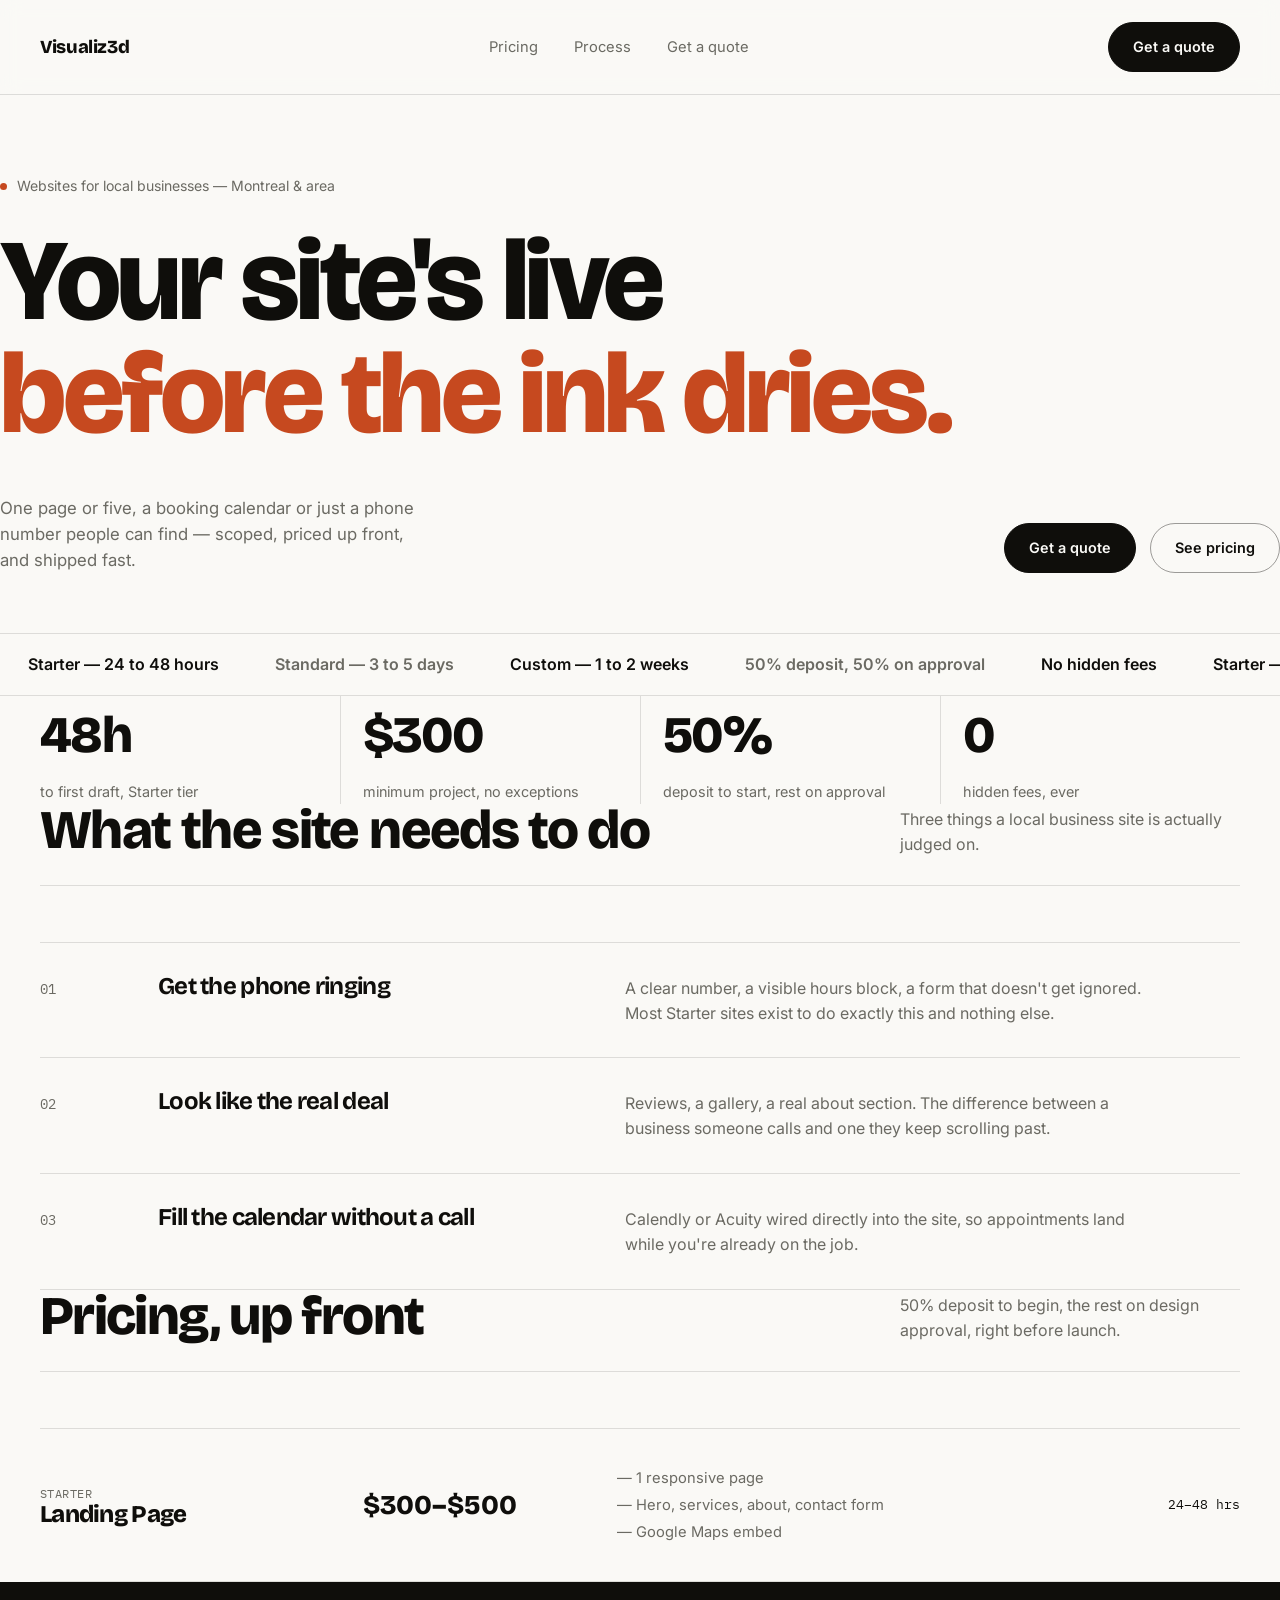
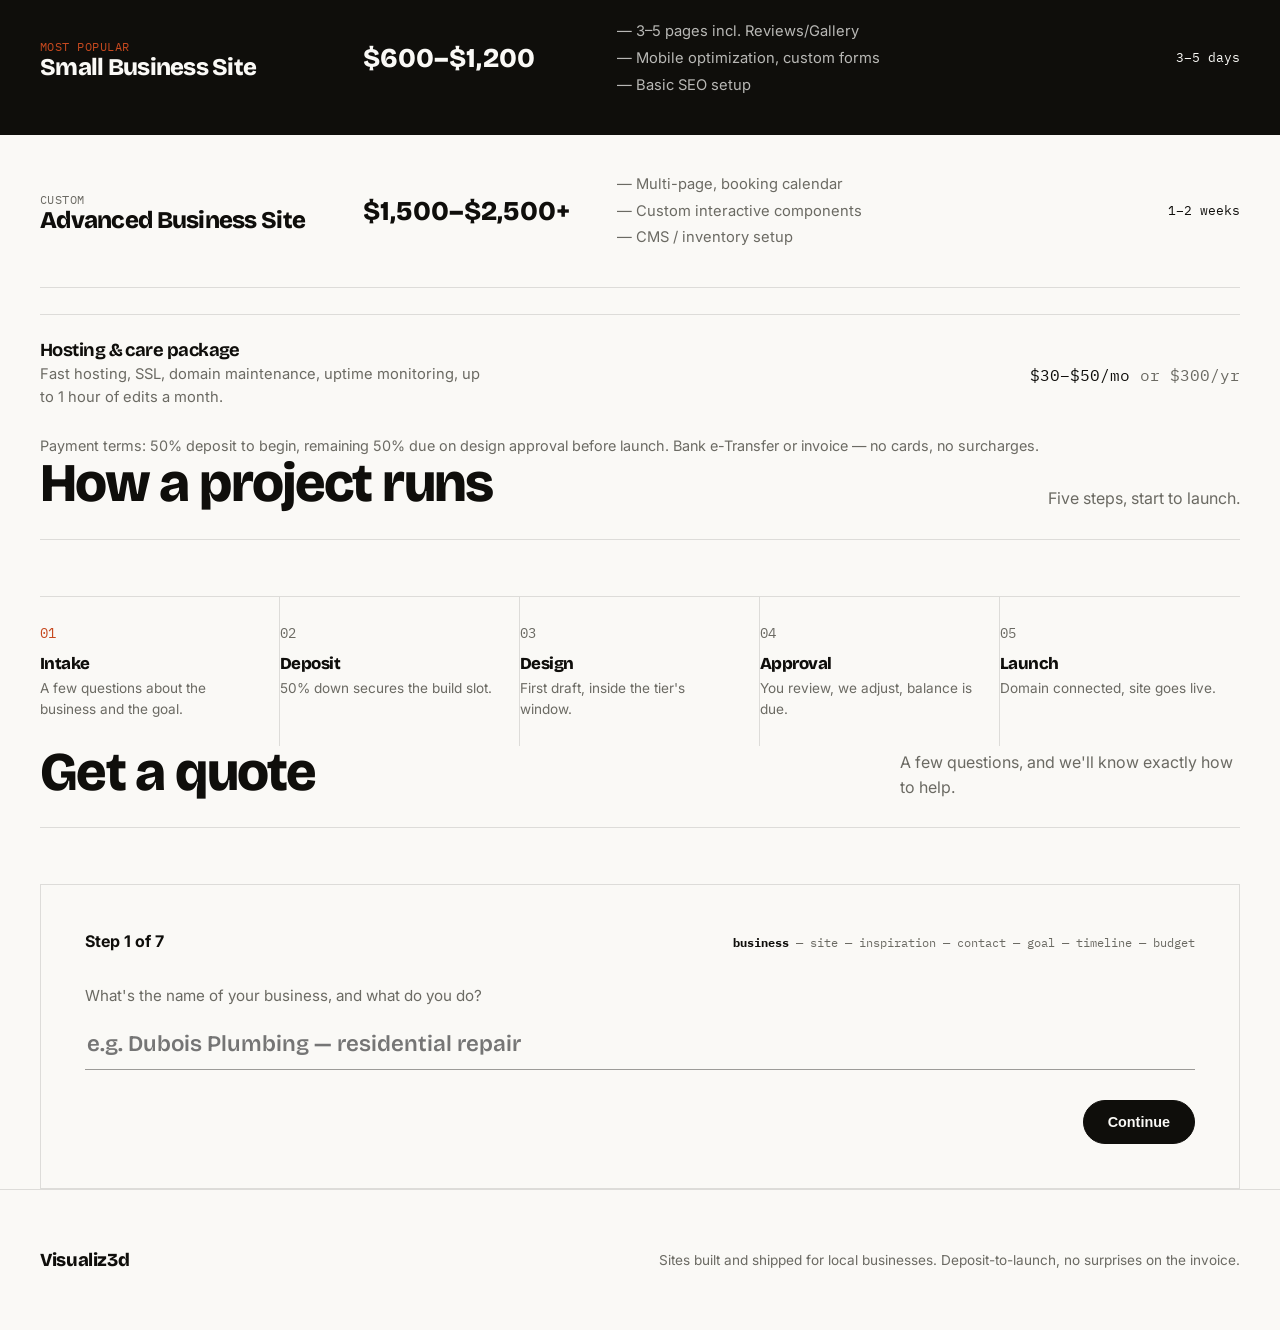
==== commit 8ba5593e: "email and phone number" ====
--- a/index.html
+++ b/index.html
@@ -4,10 +4,29 @@
 <meta charset="UTF-8">
 <meta name="viewport" content="width=device-width, initial-scale=1, viewport-fit=cover">
 <title>Visualiz3d — websites for local businesses</title>
+<link rel="icon" type="image/svg+xml" href="favicon.svg">
 <link rel="preconnect" href="https://fonts.googleapis.com">
 <link rel="preconnect" href="https://fonts.gstatic.com" crossorigin>
 <link href="https://fonts.googleapis.com/css2?family=Bricolage+Grotesque:opsz,wght@12..96,500..800&family=Inter:wght@400;500;600&family=IBM+Plex+Mono:wght@500&display=swap" rel="stylesheet">
 <link rel="stylesheet" href="styles.css">
+
+<!-- Meta Pixel Code -->
+<script>
+!function(f,b,e,v,n,t,s)
+{if(f.fbq)return;n=f.fbq=function(){n.callMethod?
+n.callMethod.apply(n,arguments):n.queue.push(arguments)};
+if(!f._fbq)f._fbq=n;n.push=n;n.loaded=!0;n.version='2.0';
+n.queue=[];t=b.createElement(e);t.async=!0;
+t.src=v;s=b.getElementsByTagName(e)[0];
+s.parentNode.insertBefore(t,s)}(window, document,'script',
+'https://connect.facebook.net/en_US/fbevents.js');
+fbq('init', '1078667111753824');
+fbq('track', 'PageView');
+</script>
+<noscript><img height="1" width="1" style="display:none"
+src="https://www.facebook.com/tr?id=1078667111753824&ev=PageView&noscript=1"
+/></noscript>
+<!-- End Meta Pixel Code -->
 </head>
 <body>
 
@@ -127,8 +146,8 @@
 
   <div class="intake">
     <div class="intake-top">
-      <strong id="stepTitle">Step 1 of 6</strong>
-      <span class="progress-track" id="stepTrack">business — site — inspiration — goal — timeline — budget</span>
+      <strong id="stepTitle">Step 1 of 7</strong>
+      <span class="progress-track" id="stepTrack">business — site — inspiration — contact — goal — timeline — budget</span>
     </div>
 
     <form id="quoteForm" action="https://api.web3forms.com/submit" method="POST">
@@ -154,6 +173,13 @@
       </div>
 
       <div class="step-panel" data-step="4">
+        <div class="field"><label for="contactEmail">What's the best email to reach you at?</label>
+        <input id="contactEmail" name="Email" type="email" required placeholder="you@yourbusiness.com"></div>
+        <div class="field"><label for="contactPhone">And a phone number?</label>
+        <input id="contactPhone" name="Phone" type="tel" required placeholder="(514) 555-0123"></div>
+      </div>
+
+      <div class="step-panel" data-step="5">
         <div class="field"><label>What's the main goal?</label>
           <div class="opts">
             <div class="opt" data-group="goal">More phone calls</div>
@@ -165,7 +191,7 @@
         </div>
       </div>
 
-      <div class="step-panel" data-step="5">
+      <div class="step-panel" data-step="6">
         <div class="field"><label>How soon do you need it live?</label>
           <div class="opts">
             <div class="opt" data-group="timeline">ASAP — 2 weeks</div>
@@ -176,7 +202,7 @@
         </div>
       </div>
 
-      <div class="step-panel" data-step="6">
+      <div class="step-panel" data-step="7">
         <div class="field"><label>Which budget range fits?</label>
           <div class="opts">
             <div class="opt" data-group="budget"><strong>$300–$500</strong><span>Starter</span></div>
@@ -192,8 +218,8 @@
       <div class="step-panel" data-step="done">
         <div class="confirm">
           <div class="check">✓</div>
-          <h3 style="margin-bottom:10px;">You're qualified for a build slot.</h3>
-          <p style="color:var(--ink-soft); max-width:44ch; margin:0 auto 22px;">Thanks — your answers are on their way to us. We'll reach out to you shortly.</p>
+          <h3 style="margin-bottom:10px;">Sending your answers…</h3>
+          <p style="color:var(--ink-soft);">Redirecting you now.</p>
         </div>
       </div>
 
